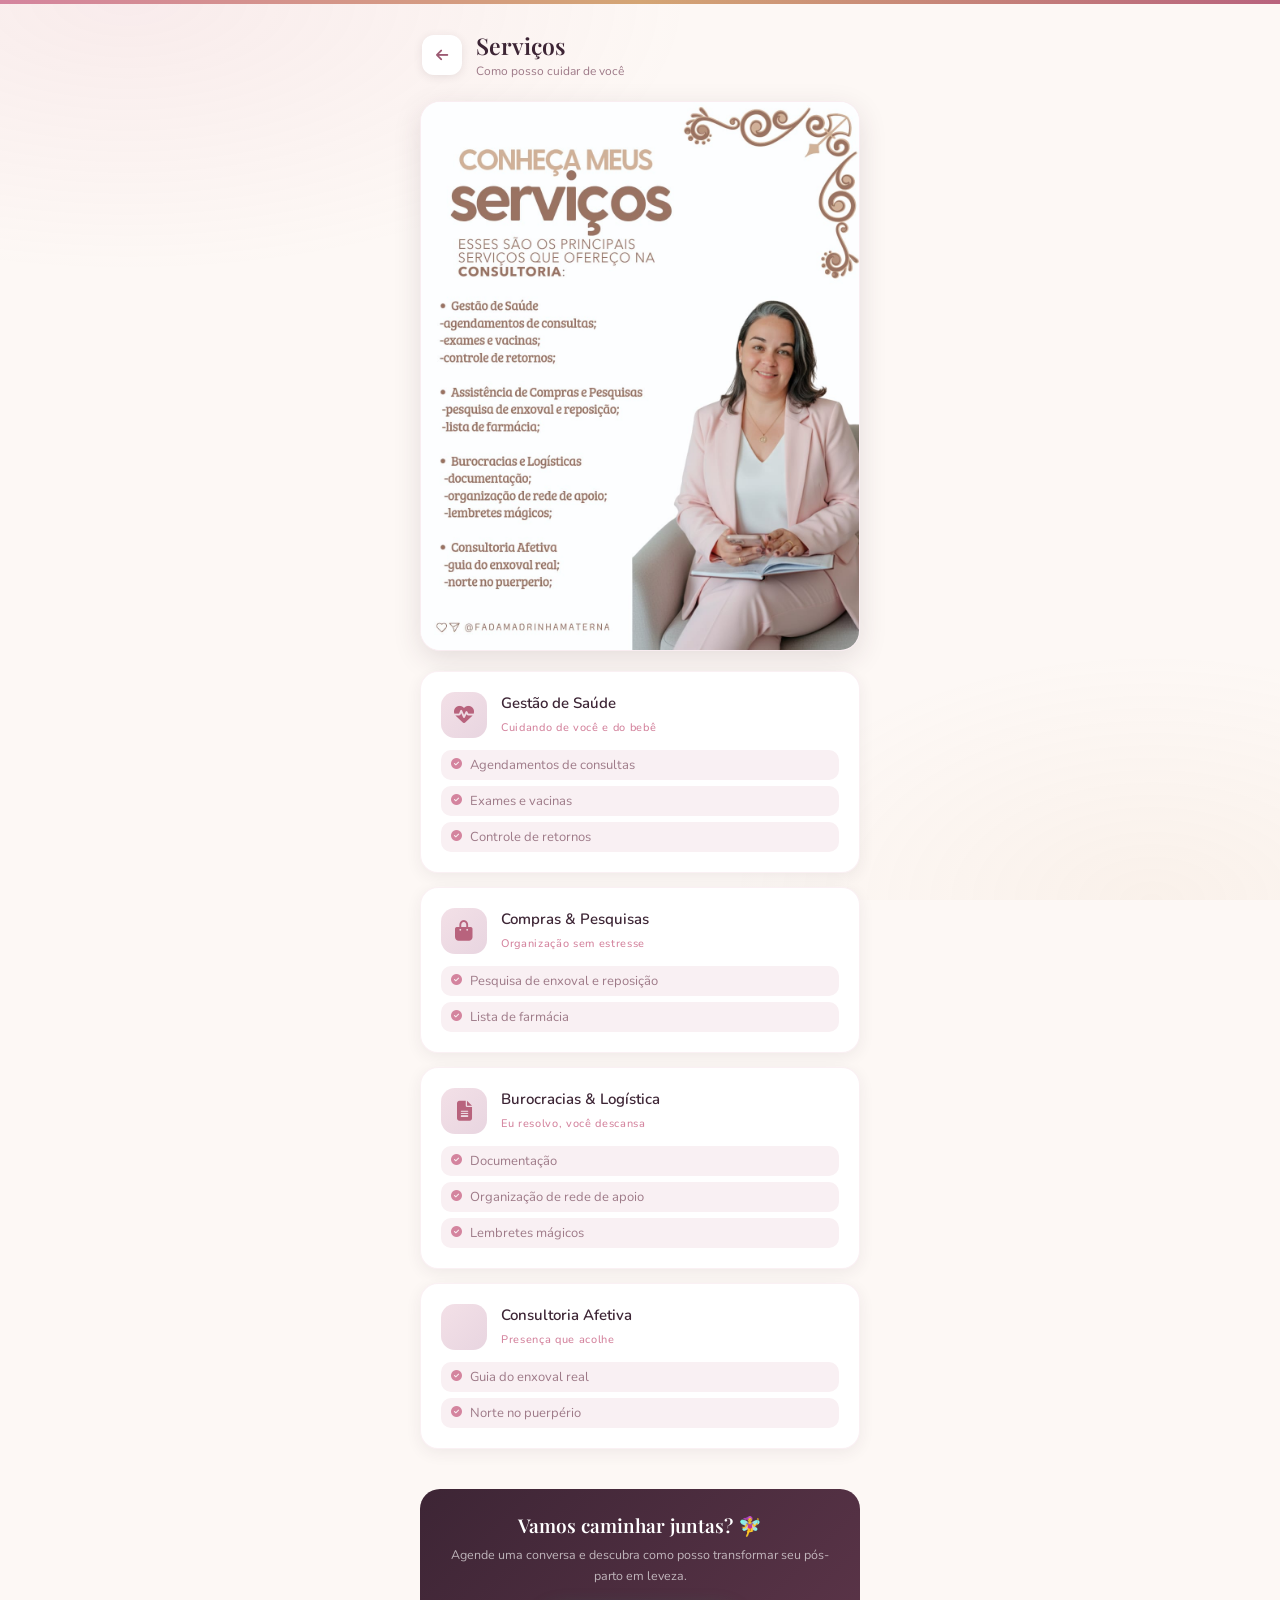
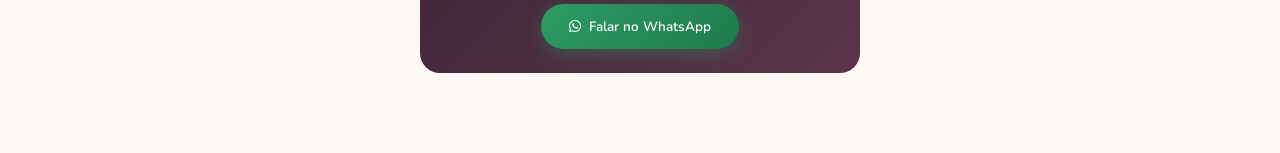
==== servicos.html @ 128216fe "V1" ====
<!DOCTYPE html>
<html lang="pt-BR">
<head>
<meta charset="UTF-8">
<meta name="viewport" content="width=device-width, initial-scale=1.0">
<title>Serviços — Fada Madrinha Materna</title>
<link href="https://fonts.googleapis.com/css2?family=Playfair+Display:ital,wght@0,400;0,600;1,400&family=Nunito:wght@300;400;500;600&display=swap" rel="stylesheet">
<link rel="stylesheet" href="https://cdnjs.cloudflare.com/ajax/libs/font-awesome/6.4.0/css/all.min.css">
<style>

:root {
  --blush: #f9f0f3;
  --rose-light: #f3e0e7;
  --rose: #d4849e;
  --rose-dark: #b8637d;
  --mauve: #9c5a72;
  --lilac: #e8d5e0;
  --cream: #fdf8f5;
  --warm: #f7ede8;
  --text-dark: #3d2535;
  --text-mid: #6b4058;
  --text-soft: #9e7a88;
  --gold: #d4a574;
  --gold-light: #f0dcc5;
}

* { margin: 0; padding: 0; box-sizing: border-box; }

body {
  background-color: var(--cream);
  font-family: 'Nunito', sans-serif;
  min-height: 100vh;
}

body::before {
  content: '';
  position: fixed;
  inset: 0;
  background-image:
    radial-gradient(ellipse 80% 55% at 10% 0%, rgba(212,132,158,0.1) 0%, transparent 55%),
    radial-gradient(ellipse 60% 50% at 90% 100%, rgba(212,165,116,0.08) 0%, transparent 55%);
  pointer-events: none;
  z-index: 0;
}

.top-bar {
  height: 4px;
  background: linear-gradient(90deg, var(--rose), var(--gold), var(--rose-dark));
  position: sticky;
  top: 0;
  z-index: 50;
}

.page {
  position: relative;
  z-index: 1;
  max-width: 480px;
  margin: 0 auto;
  padding: 0 0 80px;
}

/* ---- HEADER ---- */
.page-header {
  padding: 26px 22px 22px;
  display: flex;
  align-items: center;
  gap: 14px;
  animation: fadeUp 0.5s ease both;
}

.back-btn {
  width: 40px;
  height: 40px;
  border-radius: 12px;
  background: #fff;
  box-shadow: 0 2px 10px rgba(61,37,53,0.1);
  display: flex;
  align-items: center;
  justify-content: center;
  color: var(--mauve);
  text-decoration: none;
  font-size: 14px;
  flex-shrink: 0;
  transition: transform 0.2s ease;
}

.back-btn:hover { transform: translateX(-2px); }

.page-header-text h1 {
  font-family: 'Playfair Display', serif;
  font-size: 23px;
  font-weight: 600;
  color: var(--text-dark);
}

.page-header-text p {
  font-size: 12px;
  color: var(--text-soft);
  margin-top: 2px;
}

/* ---- FLYER CARD ---- */
.flyer-card {
  margin: 0 20px 20px;
  border-radius: 20px;
  overflow: hidden;
  box-shadow: 0 8px 28px rgba(61,37,53,0.13);
  border: 1px solid rgba(212,132,158,0.15);
  animation: fadeUp 0.5s 0.05s ease both;
  background: #fff;
}

.flyer-card img {
  width: 100%;
  height: auto;
  display: block;
}

/* ---- SERVICES LIST ---- */
.services-list {
  padding: 0 20px;
  display: flex;
  flex-direction: column;
  gap: 14px;
  animation: fadeUp 0.5s 0.1s ease both;
}

.service-block {
  background: #fff;
  border-radius: 18px;
  padding: 20px 20px;
  box-shadow: 0 4px 16px rgba(61,37,53,0.07);
  border: 1px solid rgba(212,132,158,0.12);
  transition: transform 0.25s ease, box-shadow 0.25s ease;
}

.service-block:hover {
  transform: translateY(-2px);
  box-shadow: 0 10px 24px rgba(61,37,53,0.12);
}

.service-header {
  display: flex;
  align-items: center;
  gap: 14px;
  margin-bottom: 12px;
}

.service-icon {
  width: 46px;
  height: 46px;
  border-radius: 14px;
  background: linear-gradient(135deg, var(--rose-light), var(--lilac));
  display: flex;
  align-items: center;
  justify-content: center;
  color: var(--rose-dark);
  font-size: 20px;
  flex-shrink: 0;
}

.service-header-text h3 {
  font-size: 15px;
  font-weight: 600;
  color: var(--text-dark);
  margin-bottom: 2px;
}

.service-header-text span {
  font-size: 11px;
  color: var(--rose);
  font-weight: 500;
  letter-spacing: 0.06em;
}

.service-items {
  list-style: none;
  display: flex;
  flex-direction: column;
  gap: 6px;
}

.service-items li {
  display: flex;
  align-items: center;
  gap: 8px;
  font-size: 13px;
  color: var(--text-soft);
  padding: 6px 10px;
  background: var(--blush);
  border-radius: 10px;
  font-weight: 400;
}

.service-items li i {
  color: var(--rose);
  font-size: 11px;
  flex-shrink: 0;
}

/* ---- FUTURE PHOTOS NOTE ---- */
.photos-note {
  margin: 0 20px;
  padding: 16px 18px;
  background: linear-gradient(135deg, var(--rose-light), var(--lilac));
  border-radius: 14px;
  display: flex;
  align-items: center;
  gap: 12px;
  font-size: 12.5px;
  color: var(--mauve);
  animation: fadeUp 0.5s 0.15s ease both;
  border: 1px solid rgba(212,132,158,0.2);
}

.photos-note i {
  font-size: 20px;
  flex-shrink: 0;
}

/* ---- CTA ---- */
.cta-banner {
  margin: 0 20px;
  padding: 24px 22px;
  background: linear-gradient(135deg, var(--text-dark), #5c3549);
  border-radius: 20px;
  text-align: center;
  animation: fadeUp 0.5s 0.2s ease both;
}

.cta-banner h2 {
  font-family: 'Playfair Display', serif;
  font-size: 19px;
  font-weight: 600;
  color: #fff;
  margin-bottom: 8px;
  line-height: 1.3;
}

.cta-banner p {
  font-size: 12.5px;
  color: rgba(255,255,255,0.65);
  line-height: 1.65;
  margin-bottom: 18px;
}

.cta-btn {
  display: inline-flex;
  align-items: center;
  gap: 8px;
  background: linear-gradient(135deg, #2d9c63, #1e7a4e);
  color: #fff;
  padding: 13px 28px;
  border-radius: 30px;
  font-size: 13.5px;
  font-weight: 600;
  text-decoration: none;
  box-shadow: 0 6px 20px rgba(37,156,99,0.35);
  transition: transform 0.2s ease, box-shadow 0.2s ease;
}

.cta-btn:hover {
  transform: translateY(-2px);
  box-shadow: 0 10px 28px rgba(37,156,99,0.45);
}

/* ---- GAP HELPER ---- */
.gap { height: 20px; }

@keyframes fadeUp {
  from { opacity: 0; transform: translateY(14px); }
  to { opacity: 1; transform: translateY(0); }
}

</style>
</head>
<body>

<div class="top-bar"></div>

<div class="page">

  <div class="page-header">
    <a href="index.html" class="back-btn"><i class="fa-solid fa-arrow-left"></i></a>
    <div class="page-header-text">
      <h1>Serviços</h1>
      <p>Como posso cuidar de você</p>
    </div>
  </div>

  <!-- FLYER COMPLETO -->
  <div class="flyer-card">
    <img src="assets/servicos.jpeg" alt="Conheça meus Serviços — Fada Madrinha Materna">
  </div>

  <!-- SERVICES -->
  <div class="services-list">

    <div class="service-block">
      <div class="service-header">
        <div class="service-icon"><i class="fa-solid fa-heart-pulse"></i></div>
        <div class="service-header-text">
          <h3>Gestão de Saúde</h3>
          <span>Cuidando de você e do bebê</span>
        </div>
      </div>
      <ul class="service-items">
        <li><i class="fa-solid fa-circle-check"></i> Agendamentos de consultas</li>
        <li><i class="fa-solid fa-circle-check"></i> Exames e vacinas</li>
        <li><i class="fa-solid fa-circle-check"></i> Controle de retornos</li>
      </ul>
    </div>

    <div class="service-block">
      <div class="service-header">
        <div class="service-icon"><i class="fa-solid fa-bag-shopping"></i></div>
        <div class="service-header-text">
          <h3>Compras &amp; Pesquisas</h3>
          <span>Organização sem estresse</span>
        </div>
      </div>
      <ul class="service-items">
        <li><i class="fa-solid fa-circle-check"></i> Pesquisa de enxoval e reposição</li>
        <li><i class="fa-solid fa-circle-check"></i> Lista de farmácia</li>
      </ul>
    </div>

    <div class="service-block">
      <div class="service-header">
        <div class="service-icon"><i class="fa-solid fa-file-lines"></i></div>
        <div class="service-header-text">
          <h3>Burocracias &amp; Logística</h3>
          <span>Eu resolvo, você descansa</span>
        </div>
      </div>
      <ul class="service-items">
        <li><i class="fa-solid fa-circle-check"></i> Documentação</li>
        <li><i class="fa-solid fa-circle-check"></i> Organização de rede de apoio</li>
        <li><i class="fa-solid fa-circle-check"></i> Lembretes mágicos</li>
      </ul>
    </div>

    <div class="service-block">
      <div class="service-header">
        <div class="service-icon"><i class="fa-solid fa-hands-holding-heart"></i></div>
        <div class="service-header-text">
          <h3>Consultoria Afetiva</h3>
          <span>Presença que acolhe</span>
        </div>
      </div>
      <ul class="service-items">
        <li><i class="fa-solid fa-circle-check"></i> Guia do enxoval real</li>
        <li><i class="fa-solid fa-circle-check"></i> Norte no puerpério</li>
      </ul>
    </div>

  </div>

  <div class="gap"></div>

  

  <div class="gap"></div>

  <!-- CTA -->
  <div class="cta-banner">
    <h2>Vamos caminhar juntas? 🧚‍♀️</h2>
    <p>Agende uma conversa e descubra como posso transformar seu pós-parto em leveza.</p>
    <a href="https://wa.me/5583998493917" target="_blank" class="cta-btn">
      <i class="fa-brands fa-whatsapp"></i> Falar no WhatsApp
    </a>
  </div>

</div>

</body>
</html>
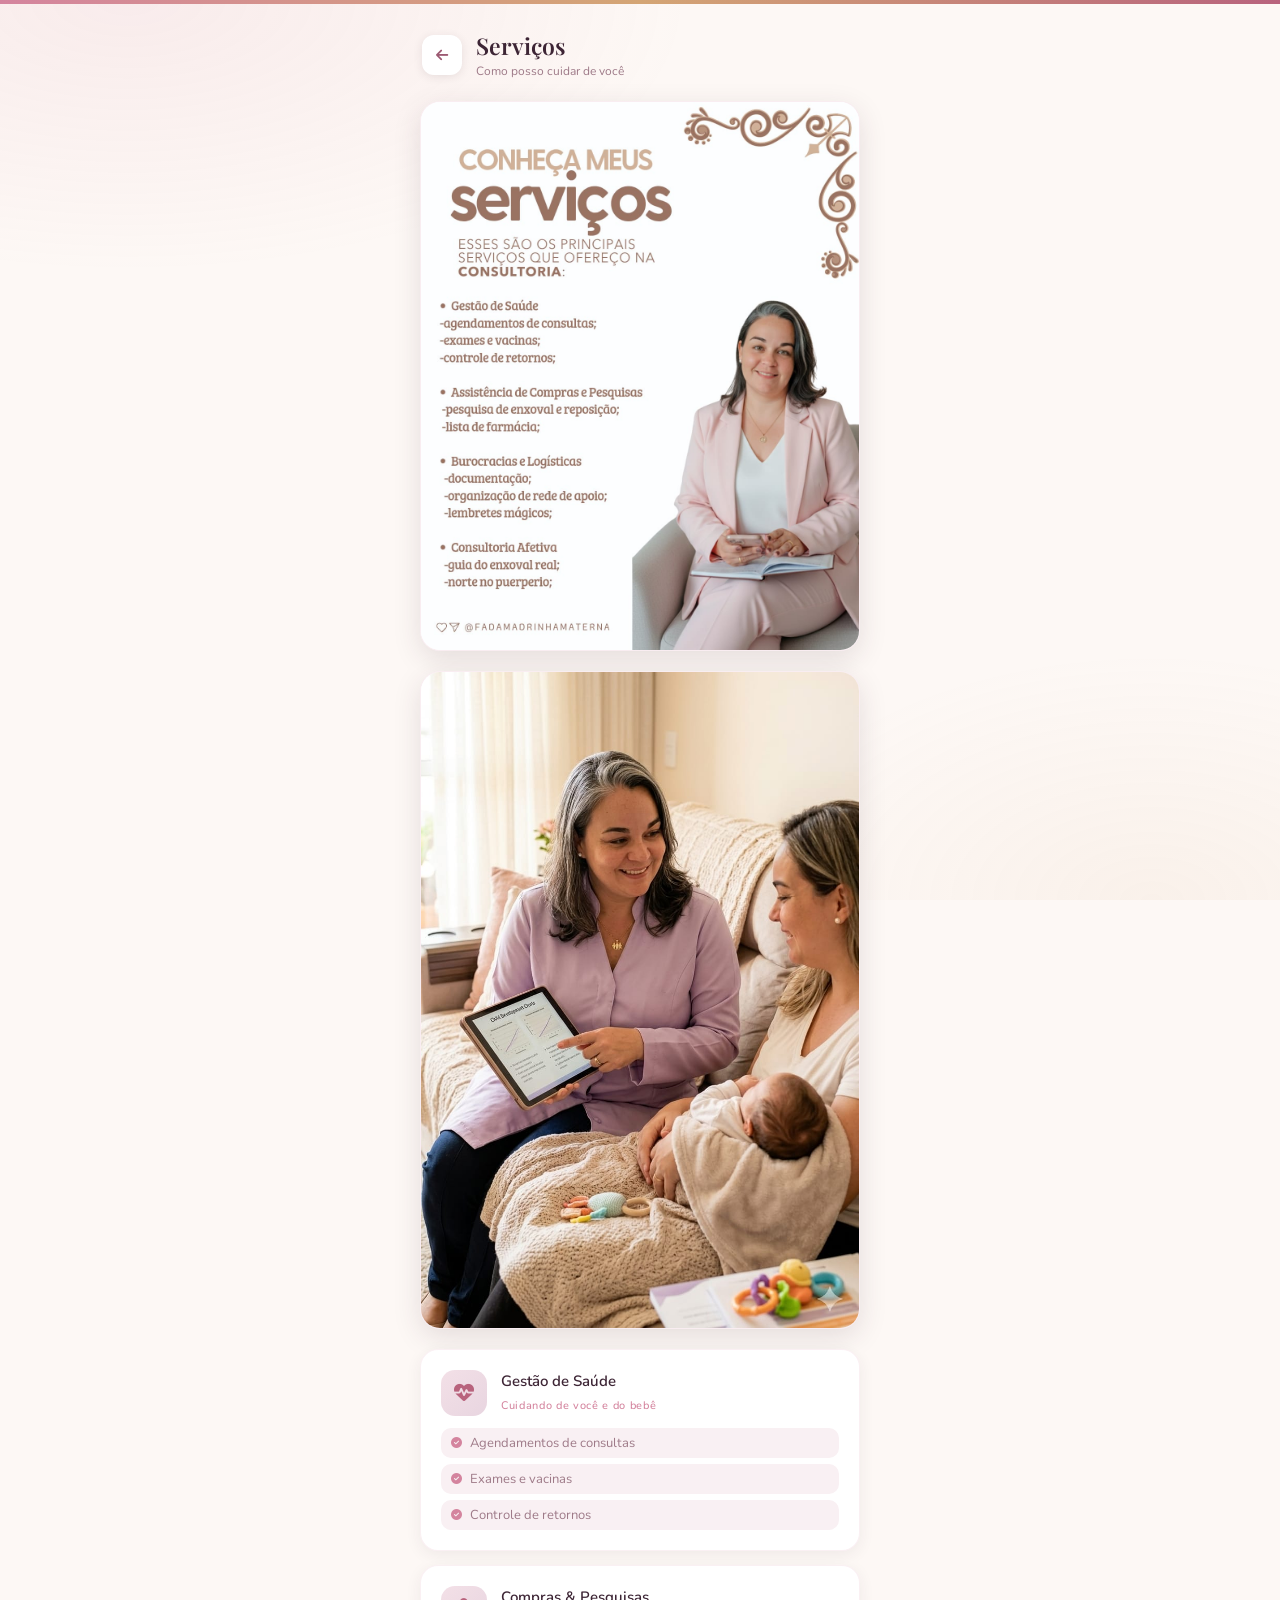
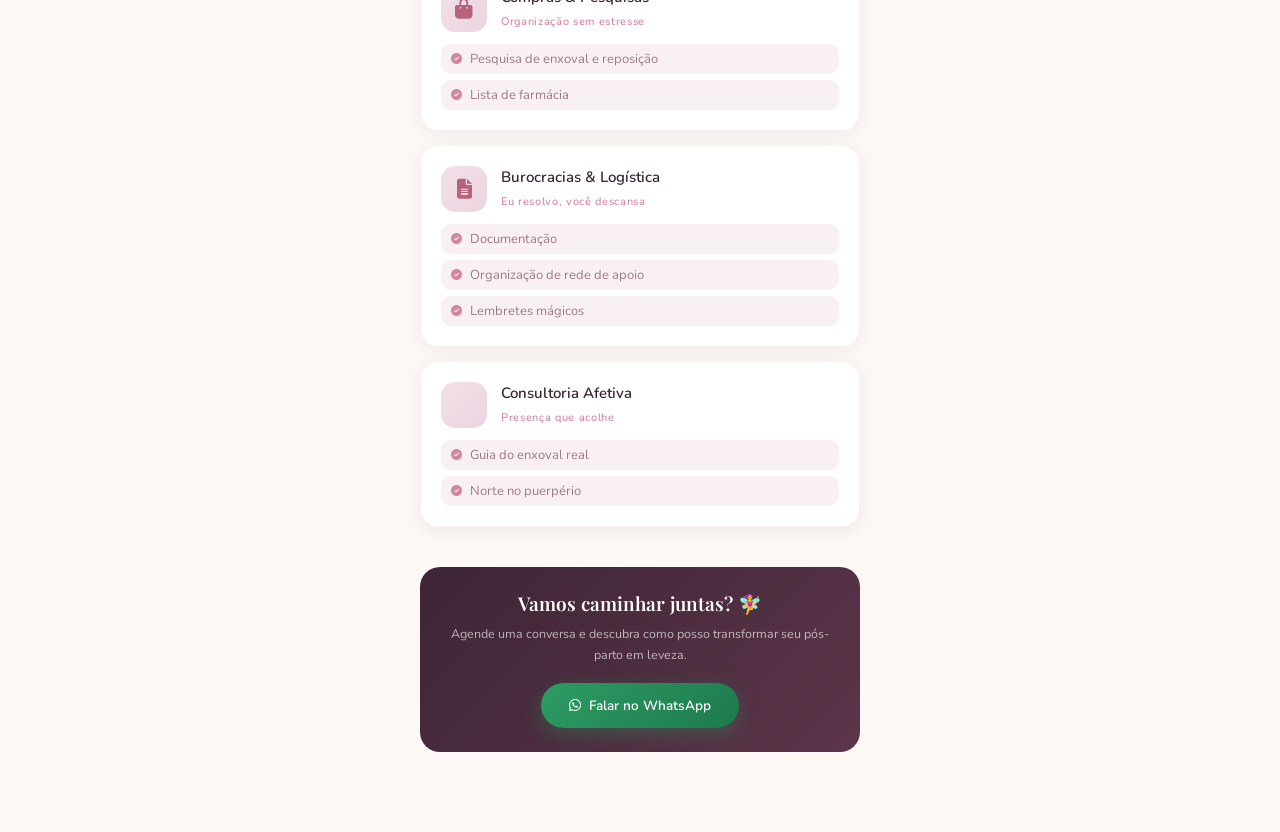
==== commit 871dd890: "V2" ====
--- a/servicos.html
+++ b/servicos.html
@@ -293,6 +293,11 @@
     <img src="assets/servicos.jpeg" alt="Conheça meus Serviços — Fada Madrinha Materna">
   </div>
 
+  <!-- FOTO ATENDIMENTO -->
+  <div class="flyer-card">
+    <img src="assets/atendimento.jpeg" alt="Atendimento — Fada Madrinha Materna">
+  </div>
+
   <!-- SERVICES -->
   <div class="services-list">
 
@@ -358,6 +363,7 @@
 
   <div class="gap"></div>
 
+  <!-- FUTURE PHOTOS NOTE -->
   
 
   <div class="gap"></div>
